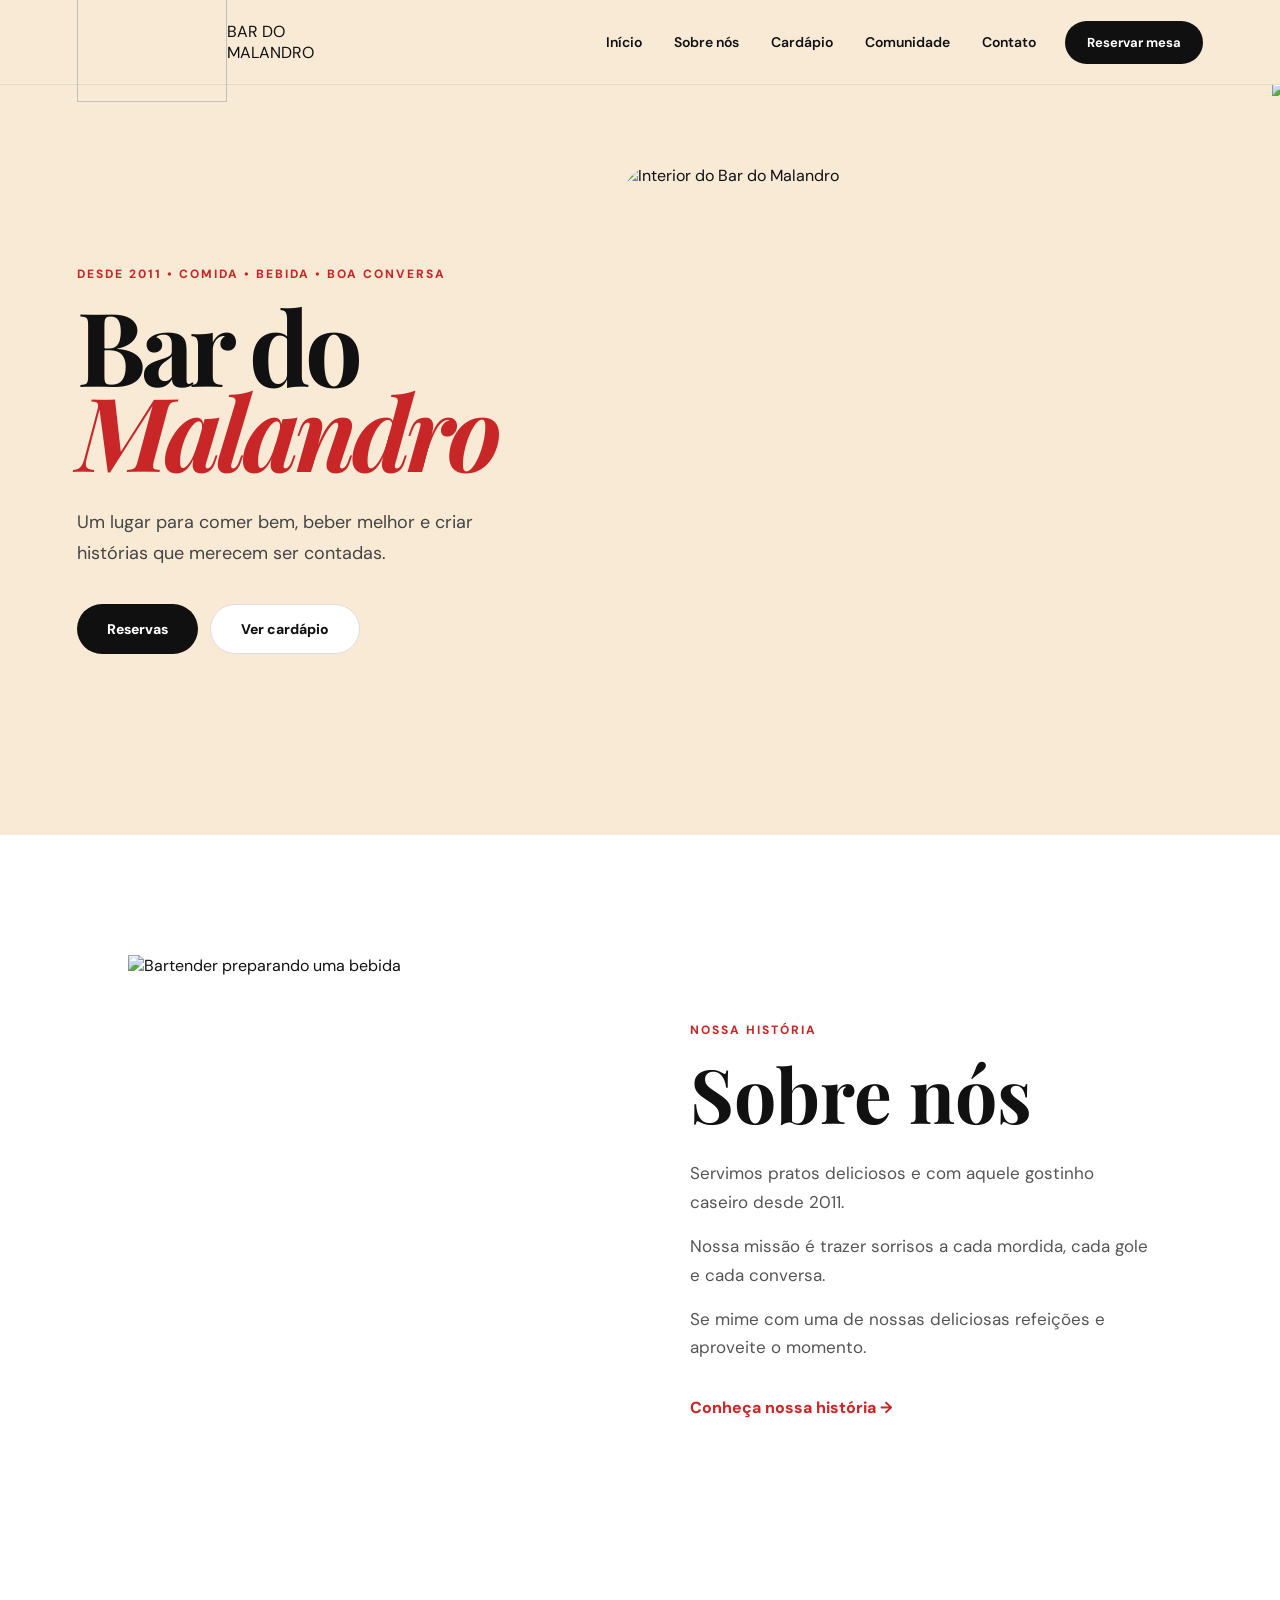
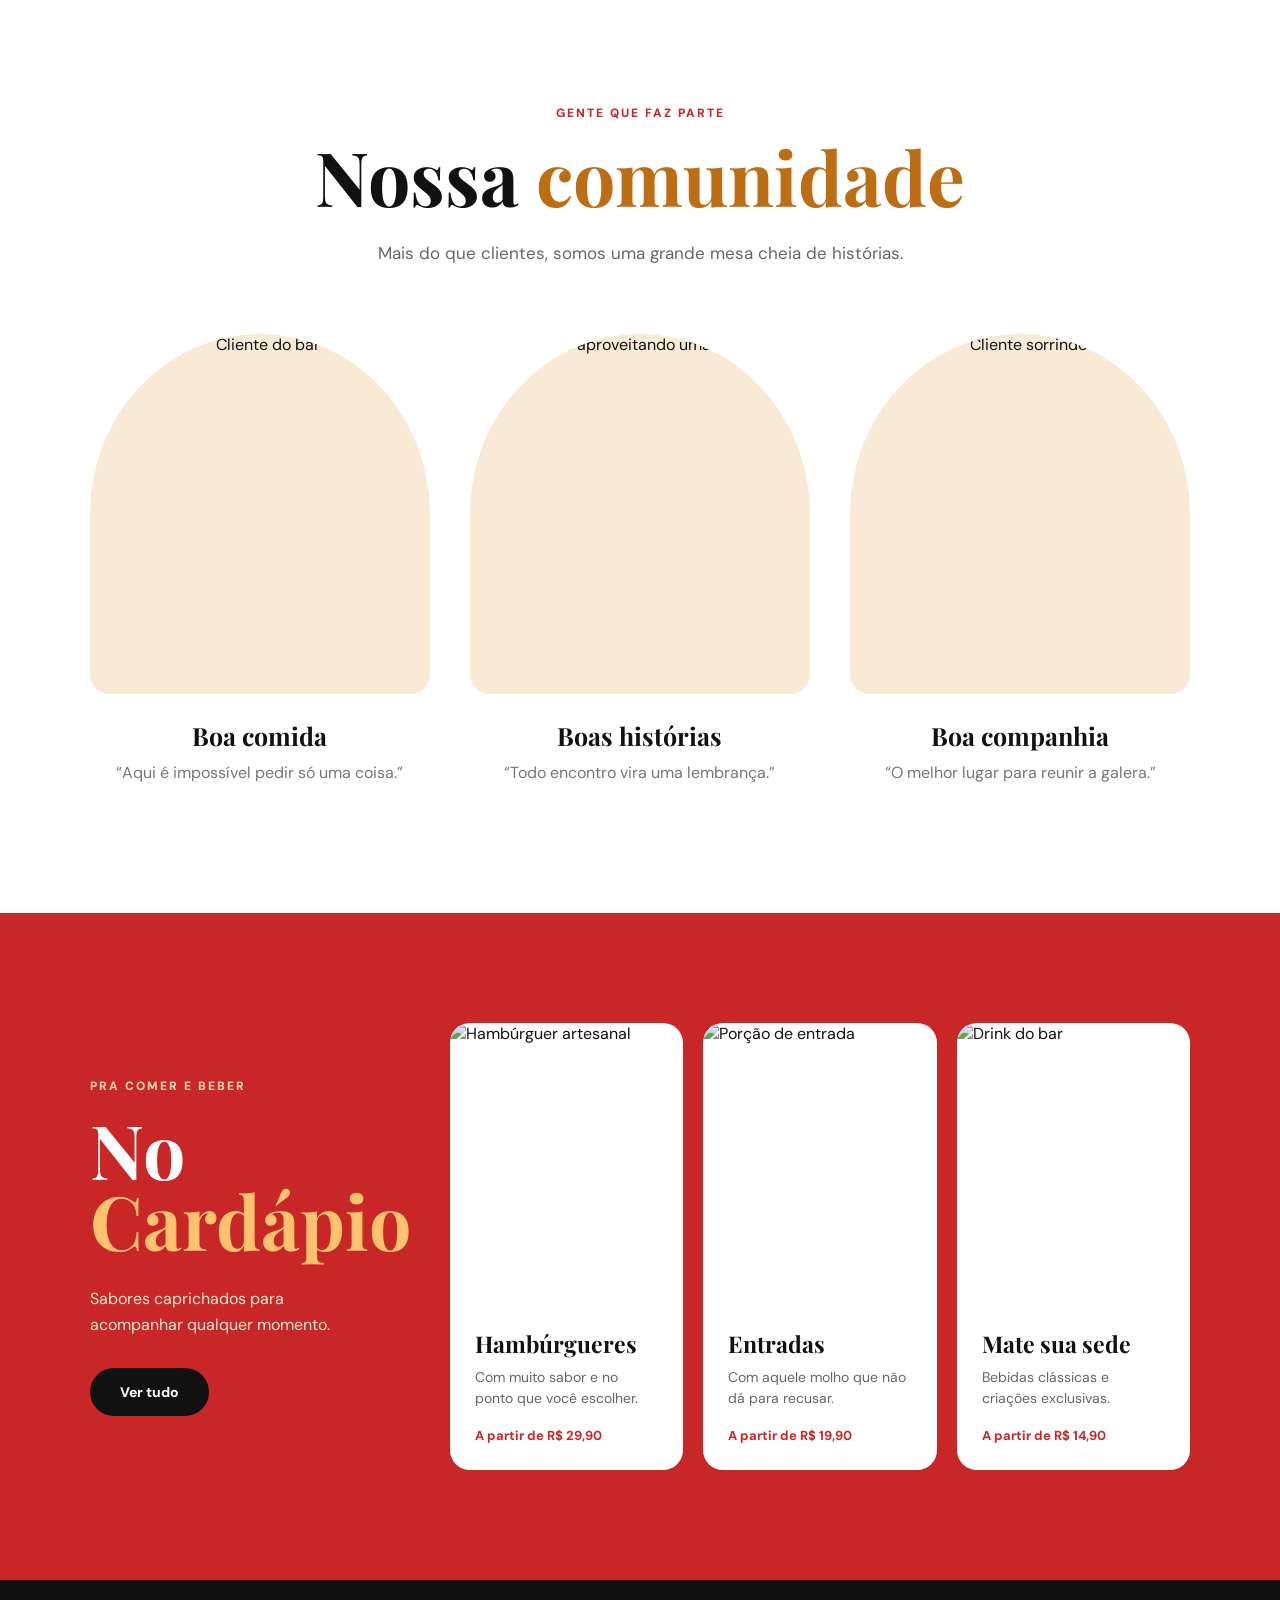
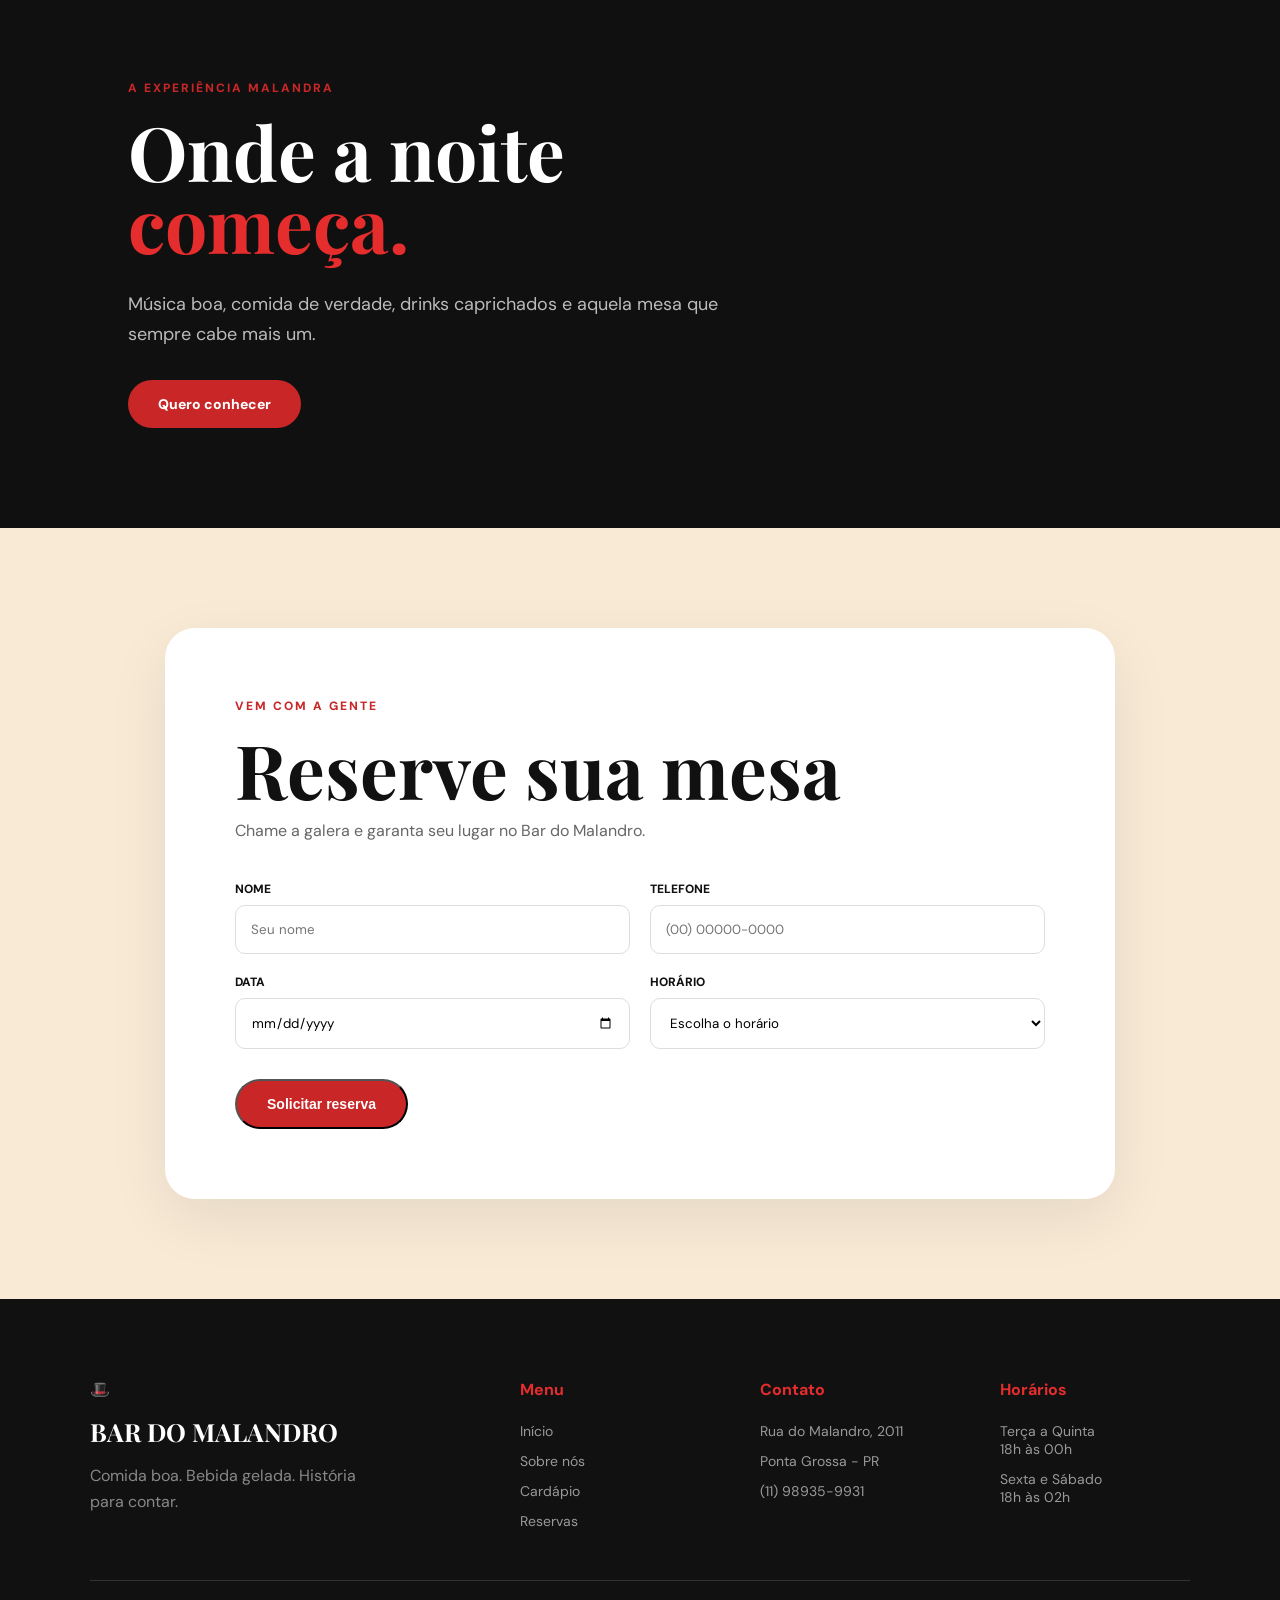
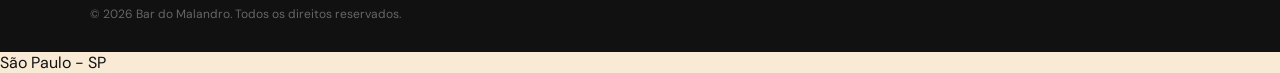
==== index.html @ be3a9355 "Rename cafe.html to index.html" ====
<!DOCTYPE html>
<html lang="pt-BR">
<head>
    <meta charset="UTF-8">
    <meta name="viewport" content="width=device-width, initial-scale=1.0">

    <title>Bar do Malandro</title>

    <link rel="stylesheet" href="style.css">

    <link rel="preconnect" href="https://fonts.googleapis.com">
    <link rel="preconnect" href="https://fonts.gstatic.com">
    <link href="https://fonts.googleapis.com/css2?family=DM+Sans:wght@400;500;600;700&family=Playfair+Display:wght@600;700;800&display=swap" rel="stylesheet">
</head>

<body>
<header class="header">
        <div class="logo">
          <img src="images/logo.png">
            <span>BAR DO<br>MALANDRO</span>
        </div>

        <nav class="nav">
            <a href="#inicio">Início</a>
            <a href="#sobre">Sobre nós</a>
            <a href="#cardapio">Cardápio</a>
            <a href="#comunidade">Comunidade</a>
            <a href="#contato">Contato</a>
        </nav>

        <a href="#reservas" class="header-button">
            Reservar mesa
        </a>

        <button class="menu-button" id="menuButton">
            ☰
        </button>
    </header>

    <main>

        <section class="hero" id="inicio">

            <div class="hero-content">

                <span class="eyebrow">
                    DESDE 2011 • COMIDA • BEBIDA • BOA CONVERSA
                </span>

                <h1>
                    Bar do<br>
                    <span>Malandro</span>
                </h1>

                <p>
                    Um lugar para comer bem, beber melhor
                    e criar histórias que merecem ser contadas.
                </p>

                <div class="hero-buttons">
                    <a href="#reservas" class="button button-dark">
                        Reservas
                    </a>

                    <a href="#cardapio" class="button button-light">
                        Ver cardápio
                    </a>
                </div>

            </div>

           <div class="hero-image">

    <img
        src="images/bar.jpg"
        alt="Interior do Bar do Malandro"
        class="hero-bar-photo"
    >

    <div class="hero-overlay-logo">
        <img src="images/logo.png" alt="Bar do Malandro">
    </div>

</div>

        </section>

        <section class="about" id="sobre">

            <div class="about-image">
                <img
                    src="images/sobre.jpg"
                    alt="Bartender preparando uma bebida"
                >
            </div>

            <div class="about-content">

                <span class="section-label">
                    NOSSA HISTÓRIA
                </span>

                <h2>
                    Sobre nós
                </h2>

                <p>
                    Servimos pratos deliciosos e com aquele
                    gostinho caseiro desde 2011.
                </p>

                <p>
                    Nossa missão é trazer sorrisos a cada
                    mordida, cada gole e cada conversa.
                </p>

                <p>
                    Se mime com uma de nossas deliciosas
                    refeições e aproveite o momento.
                </p>

                <a href="#contato" class="text-button">
                    Conheça nossa história →
                </a>

            </div>

        </section>

        <section class="community" id="comunidade">

            <div class="section-title">

                <span class="section-label">
                    GENTE QUE FAZ PARTE
                </span>

                <h2>
                    Nossa <span>comunidade</span>
                </h2>

                <p>
                    Mais do que clientes, somos uma grande
                    mesa cheia de histórias.
                </p>

            </div>

            <div class="people">

                <article class="person-card">
                    <div class="person-image">
                        <img src="images/pessoa1.jpeg" alt="Cliente do bar">
                    </div>

                    <h3>Boa comida</h3>

                    <p>
                        “Aqui é impossível pedir só uma coisa.”
                    </p>
                </article>


                <article class="person-card">
                    <div class="person-image">
                        <img src="images/pessoa2.jpeg" alt="Cliente aproveitando uma refeição">
                    </div>

                    <h3>Boas histórias</h3>

                    <p>
                        “Todo encontro vira uma lembrança.”
                    </p>
                </article>


                <article class="person-card">
                    <div class="person-image">
                        <img src="images/pessoa3.jpeg" alt="Cliente sorrindo">
                    </div>

                    <h3>Boa companhia</h3>

                    <p>
                        “O melhor lugar para reunir a galera.”
                    </p>
                </article>

            </div>

        </section>




        <section class="menu-section" id="cardapio">

            <div class="menu-intro">

                <span class="section-label">
                    PRA COMER E BEBER
                </span>

                <h2>
                    No<br>
                    <span>Cardápio</span>
                </h2>

                <p>
                    Sabores caprichados para acompanhar
                    qualquer momento.
                </p>

                <a href="#menu-items" class="button button-dark">
                    Ver tudo
                </a>

            </div>


            <div class="menu-cards" id="menu-items">

                <article class="menu-card">

                    <img
                        src="images/hamburguer.jpg"
                        alt="Hambúrguer artesanal"
                    >

                    <div class="menu-card-content">

                        <h3>Hambúrgueres</h3>

                        <p>
                            Com muito sabor e no ponto
                            que você escolher.
                        </p>

                        <strong>
                            A partir de R$ 29,90
                        </strong>

                    </div>

                </article>


                <article class="menu-card">

                    <img
                        src="images/entradas.jpg"
                        alt="Porção de entrada"
                    >

                    <div class="menu-card-content">

                        <h3>Entradas</h3>

                        <p>
                            Com aquele molho que não dá
                            para recusar.
                        </p>

                        <strong>
                            A partir de R$ 19,90
                        </strong>

                    </div>

                </article>


                <article class="menu-card">

                    <img
                        src="images/bebida1.jpg"
                        alt="Drink do bar"
                    >

                    <div class="menu-card-content">

                        <h3>Mate sua sede</h3>

                        <p>
                            Bebidas clássicas e criações
                            exclusivas.
                        </p>

                        <strong>
                            A partir de R$ 14,90
                        </strong>

                    </div>

                </article>

            </div>

        </section>


        <section class="highlight">

            <div class="highlight-content">

                <span class="section-label">
                    A EXPERIÊNCIA MALANDRA
                </span>

                <h2>
                    Onde a noite
                    <span>começa.</span>
                </h2>

                <p>
                    Música boa, comida de verdade,
                    drinks caprichados e aquela mesa
                    que sempre cabe mais um.
                </p>

                <a href="#reservas" class="button button-red">
                    Quero conhecer
                </a>

            </div>
        </section>


        <section class="reservation" id="reservas">

            <div class="reservation-box">

                <span class="section-label">
                    VEM COM A GENTE
                </span>

                <h2>
                    Reserve sua mesa
                </h2>

                <p>
                    Chame a galera e garanta seu lugar
                    no Bar do Malandro.
                </p>

                <form id="reservationForm">

                    <div class="form-grid">

                        <div class="form-group">
                            <label>Nome</label>
                            <input
                                type="text"
                                placeholder="Seu nome"
                                required
                            >
                        </div>

                        <div class="form-group">
                            <label>Telefone</label>
                            <input
                                type="tel"
                                placeholder="(00) 00000-0000"
                                required
                            >
                        </div>

                        <div class="form-group">
                            <label>Data</label>
                            <input
                                type="date"
                                required
                            >
                        </div>

                        <div class="form-group">
                            <label>Horário</label>

                            <select required>
                                <option value="">
                                    Escolha o horário
                                </option>

                                <option>18:00</option>
                                <option>19:00</option>
                                <option>20:00</option>
                                <option>21:00</option>
                                <option>22:00</option>
                            </select>

                        </div>

                    </div>

                    <button
                        type="submit"
                        class="button button-red"
                    >
                        Solicitar reserva
                    </button>

                </form>

            </div>

        </section>

    </main>


    <footer class="footer" id="contato">

        <div class="footer-logo">

            <div class="logo-icon">
                🎩
            </div>

            <h3>
                BAR DO MALANDRO
            </h3>

            <p>
                Comida boa. Bebida gelada.
                História para contar.
            </p>

        </div>


        <div class="footer-column">

            <h4>Menu</h4>

            <a href="#inicio">Início</a>
            <a href="#sobre">Sobre nós</a>
            <a href="#cardapio">Cardápio</a>
            <a href="#reservas">Reservas</a>

        </div>


        <div class="footer-column">

            <h4>Contato</h4>

            <p>
                Rua do Malandro, 2011
            </p>

            <p>
                Ponta Grossa - PR
            </p>

            <p>
                (11) 98935-9931
            </p>

        </div>


        <div class="footer-column">

            <h4>Horários</h4>

            <p>
                Terça a Quinta<br>
                18h às 00h
            </p>

            <p>
                Sexta e Sábado<br>
                18h às 02h
            </p>

        </div>

        <div class="copyright">

            © 2026 Bar do Malandro.
            Todos os direitos reservados.

        </div>

    </footer>


    <script src="script.js"></script>

</body>
</html>São Paulo - SP
---- style.css ----
* {
    margin: 0;
    padding: 0;
    box-sizing: border-box;
}

html {
    scroll-behavior: smooth;
}

body {
    font-family: "DM Sans", sans-serif;
    color: #111;
    background: #f8ead5;
}

img {
    width: 100%;
    display: block;
    object-fit: cover;
}

a {
    text-decoration: none;
    color: inherit;
}
 

:root {

    --cream: #f8ead5;
    --cream-light: #fff8ed;
    --red: #c92727;
    --red-dark: #a91e1e;
    --black: #101010;
    --white: #ffffff;
    --gold: #bd6d13;

}

.header {

    height: 85px;

    display: flex;
    align-items: center;
    justify-content: space-between;

    padding: 0 6%;

    background: var(--cream);

    position: sticky;
    top: 0;

    z-index: 1000;

    border-bottom: 1px solid rgba(0,0,0,.08);

}

.logo {
     width: 500px;
    height: 200px;
    display: flex;
    align-items: center;
}

.logo img {
    width: 150px;
    height: 120px;
    object-fit: contain;
    display: block;
}



.nav {

    display: flex;
    gap: 32px;

    font-size: 14px;
    font-weight: 600;

}

.nav a {
    transition: .3s;
}

.nav a:hover {
    color: var(--red);
}

.header-button {

    background: var(--black);
    color: white;

    padding: 13px 22px;

    border-radius: 50px;

    font-size: 13px;
    font-weight: 700;

}

.menu-button {
    display: none;

    background: none;
    border: none;

    font-size: 28px;
}

.hero {

    min-height: 720px;

    padding: 80px 6%;

    display: grid;

    grid-template-columns: .9fr 1.1fr;

    align-items: center;

    gap: 70px;

}

.hero-content {
    max-width: 560px;
}

.eyebrow,
.section-label {

    font-size: 12px;
    font-weight: 800;

    letter-spacing: 2px;

    color: var(--red);

    display: block;

    margin-bottom: 20px;

}

.hero h1 {

    font-family: "Playfair Display", serif;

    font-size: clamp(70px, 8vw, 120px);

    line-height: .83;

    letter-spacing: -5px;

    margin-bottom: 35px;

}

.hero h1 span {

    color: var(--red);

    font-style: italic;

}

.hero p {

    max-width: 450px;

    font-size: 18px;

    line-height: 1.7;

    color: #444;

    margin-bottom: 35px;

}

.hero-buttons {

    display: flex;
    gap: 12px;

}

.button {

    display: inline-flex;

    align-items: center;
    justify-content: center;

    padding: 15px 30px;

    border-radius: 50px;

    font-size: 14px;
    font-weight: 800;

    transition: .3s;

}

.button:hover {
    transform: translateY(-3px);
}

.button-dark {

    color: white;
    background: var(--black);

}

.button-light {

    color: var(--black);

    background: white;

    border: 1px solid #ddd;

}

.button-red {

    background: var(--red);

    color: white;

}

.button-red:hover {
    background: var(--red-dark);
}

.hero-image {

    height: 590px;

    position: relative;

}

/* Foto principal do bar */
.hero-image .hero-bar-photo {
    width: 100%;
    height: 100%;
    border-radius: 35px;
}

/* Container da logo no canto */
.hero-overlay-logo {
    position: absolute;
    z-index: 10;
    
    /* Posição no canto inferior esquerdo: */
    bottom: 375px;
    left: 650px;

}

/* Tamanho da logo interna */
.hero-overlay-logo img {
    width: 300px;
    height: 300px;
    object-fit: contain;
}  

.round-logo {

    width: 190px;
    height: 190px;

    border-radius: 50%;

    background: white;

    border: 8px solid var(--cream);

    outline: 2px solid #222;

    position: absolute;

    right: -40px;
    top: 45px;

    display: flex;

    flex-direction: column;

    align-items: center;
    justify-content: center;

    text-align: center;

    font-size: 11px;

    letter-spacing: 3px;

    font-weight: 800;

}

.round-logo .hat {

    font-size: 60px;

    margin: 10px 0;

}


.about {

    background: white;

    padding: 120px 10%;

    display: grid;

    grid-template-columns: 1fr 1fr;

    align-items: center;

    gap: 100px;

}

.about-image {

    height: 530px;

}

.about-image img {

    height: 100%;

    border-radius: 0 0 30px 30px;

}

.about-content {
    max-width: 500px;
}

.about h2,
.community h2,
.menu-intro h2,
.reservation h2,
.highlight h2 {

    font-family: "Playfair Display", serif;

    font-size: clamp(48px, 6vw, 75px);

    line-height: .95;

    margin-bottom: 30px;

}

.about-content p {

    color: #555;

    font-size: 17px;

    line-height: 1.7;

    margin-bottom: 15px;

}

.text-button {

    display: inline-block;

    margin-top: 20px;

    font-weight: 800;

    color: var(--red);

}


.community {

    background: white;

    padding: 100px 7% 130px;

}

.section-title {

    text-align: center;

    max-width: 650px;

    margin: 0 auto 70px;

}

.section-title h2 span {

    color: var(--gold);

}

.section-title p {

    color: #666;

    font-size: 17px;

}

.people {

    display: grid;

    grid-template-columns: repeat(3, 1fr);

    gap: 40px;

}

.person-card {
    text-align: center;
}

.person-image {

    height: 360px;

    overflow: hidden;

    border-radius: 50% 50% 20px 20px;

    background: var(--cream);

    margin-bottom: 25px;

}

.person-image img {

    height: 100%;

    transition: .5s;

}

.person-card:hover img {
    transform: scale(1.05);
}

.person-card h3 {

    font-family: "Playfair Display", serif;

    font-size: 25px;

    margin-bottom: 10px;

}

.person-card p {

    color: #777;

}

.menu-section {

    background: var(--red);

    color: white;

    padding: 110px 7%;

    display: grid;

    grid-template-columns: 280px 1fr;

    gap: 80px;

    align-items: center;

}

.menu-intro .section-label {
    color: #ffd7b0;
}

.menu-intro h2 {
    color: white;
}

.menu-intro h2 span {
    color: #ffc26e;
}

.menu-intro p {

    color: #ffe8d5;

    line-height: 1.6;

    margin-bottom: 30px;

}

.menu-intro .button {
    background: #111;
}

.menu-cards {

    display: grid;

    grid-template-columns: repeat(3, 1fr);

    gap: 20px;

}

.menu-card {

    background: white;

    color: #111;

    border-radius: 20px;

    overflow: hidden;

    transition: .4s;

}

.menu-card:hover {

    transform: translateY(-10px);

}

.menu-card > img {

    height: 280px;

}

.menu-card-content {

    padding: 25px;

}

.menu-card h3 {

    font-family: "Playfair Display", serif;

    font-size: 23px;

    margin-bottom: 8px;

}

.menu-card p {

    font-size: 14px;

    line-height: 1.5;

    color: #666;

    margin-bottom: 15px;

}

.menu-card strong {

    color: var(--red);

    font-size: 13px;

}


.highlight {

    min-height: 500px;

    background: var(--black);

    color: white;

    padding: 100px 10%;

    display: flex;

    align-items: center;

    justify-content: space-between;

    overflow: hidden;

}

.highlight-content {
    max-width: 650px;
}

.highlight h2 span {
    color: #e52d2d;
}

.highlight p {

    color: #bbb;

    font-size: 18px;

    line-height: 1.7;

    margin-bottom: 30px;

}

.highlight-decoration {

    font-size: 250px;

    opacity: .08;

    transform: rotate(-15deg);

}


.reservation {

    background: var(--cream);

    padding: 100px 7%;

}

.reservation-box {

    max-width: 950px;

    margin: auto;

    background: white;

    padding: 70px;

    border-radius: 30px;

    box-shadow: 0 20px 60px rgba(0,0,0,.08);

}

.reservation-box h2 {

    margin-bottom: 15px;

}

.reservation-box > p {

    color: #666;

    margin-bottom: 40px;

}

.form-grid {

    display: grid;

    grid-template-columns: 1fr 1fr;

    gap: 20px;

    margin-bottom: 30px;

}

.form-group {

    display: flex;

    flex-direction: column;

    gap: 8px;

}

.form-group label {

    font-size: 12px;

    font-weight: 800;

    text-transform: uppercase;

}

.form-group input,
.form-group select {

    border: 1px solid #ddd;

    padding: 15px;

    border-radius: 10px;

    font-family: inherit;

    background: #fff;

    outline: none;

}

.form-group input:focus,
.form-group select:focus {

    border-color: var(--red);

}


.footer {

    background: #111;

    color: white;

    padding: 80px 7% 30px;

    display: grid;

    grid-template-columns: 2fr 1fr 1fr 1fr;

    gap: 50px;

}

.footer-logo h3 {

    font-family: "Playfair Display", serif;

    font-size: 25px;

    margin: 15px 0;

}

.footer-logo p {

    color: #888;

    max-width: 280px;

    line-height: 1.6;

}

.footer-column {

    display: flex;

    flex-direction: column;

    gap: 12px;

}

.footer-column h4 {

    color: #e52d2d;

    margin-bottom: 10px;

}

.footer-column a,
.footer-column p {

    color: #999;

    font-size: 14px;

}

.footer-column a:hover {
    color: white;
}

.copyright {

    grid-column: 1 / -1;

    border-top: 1px solid #333;

    padding-top: 25px;

    color: #666;

    font-size: 12px;

}


@media (max-width: 1000px) {

    .nav {
        display: none;
    }

    .header-button {
        display: none;
    }

    .menu-button {
        display: block;
    }

    .hero {

        grid-template-columns: 1fr;

        padding-top: 50px;

    }

    .hero-image {

        height: 500px;

    }

    .round-logo {

        right: 20px;

    }

    .about {

        grid-template-columns: 1fr;

        gap: 50px;

    }

    .about-image {

        height: 450px;

    }

    .menu-section {

        grid-template-columns: 1fr;

    }

    .menu-cards {

        grid-template-columns: repeat(3, 1fr);

    }

    .footer {

        grid-template-columns: 1fr 1fr;

    }

}


@media (max-width: 700px) {

    .header {

        padding: 0 5%;

    }

    .hero {

        padding: 60px 5%;

    }

    .hero h1 {

        font-size: 70px;

        letter-spacing: -3px;

    }

    .hero-image {

        height: 400px;

    }

    .round-logo {

        width: 140px;
        height: 140px;

        right: 10px;

        font-size: 8px;

    }

    .round-logo .hat {

        font-size: 40px;

    }

    .about,
    .community,
    .menu-section,
    .reservation {

        padding: 70px 5%;

    }

    .people {

        grid-template-columns: 1fr;

    }

    .person-image {

        height: 400px;

    }

    .menu-cards {

        grid-template-columns: 1fr;

    }

    .menu-card > img {

        height: 300px;

    }

    .highlight {

        padding: 80px 5%;

    }

    .highlight-decoration {

        display: none;

    }

    .reservation-box {

        padding: 35px 25px;

    }

    .form-grid {

        grid-template-columns: 1fr;

    }

    .footer {

        grid-template-columns: 1fr;

        padding: 60px 5% 30px;

    }

}
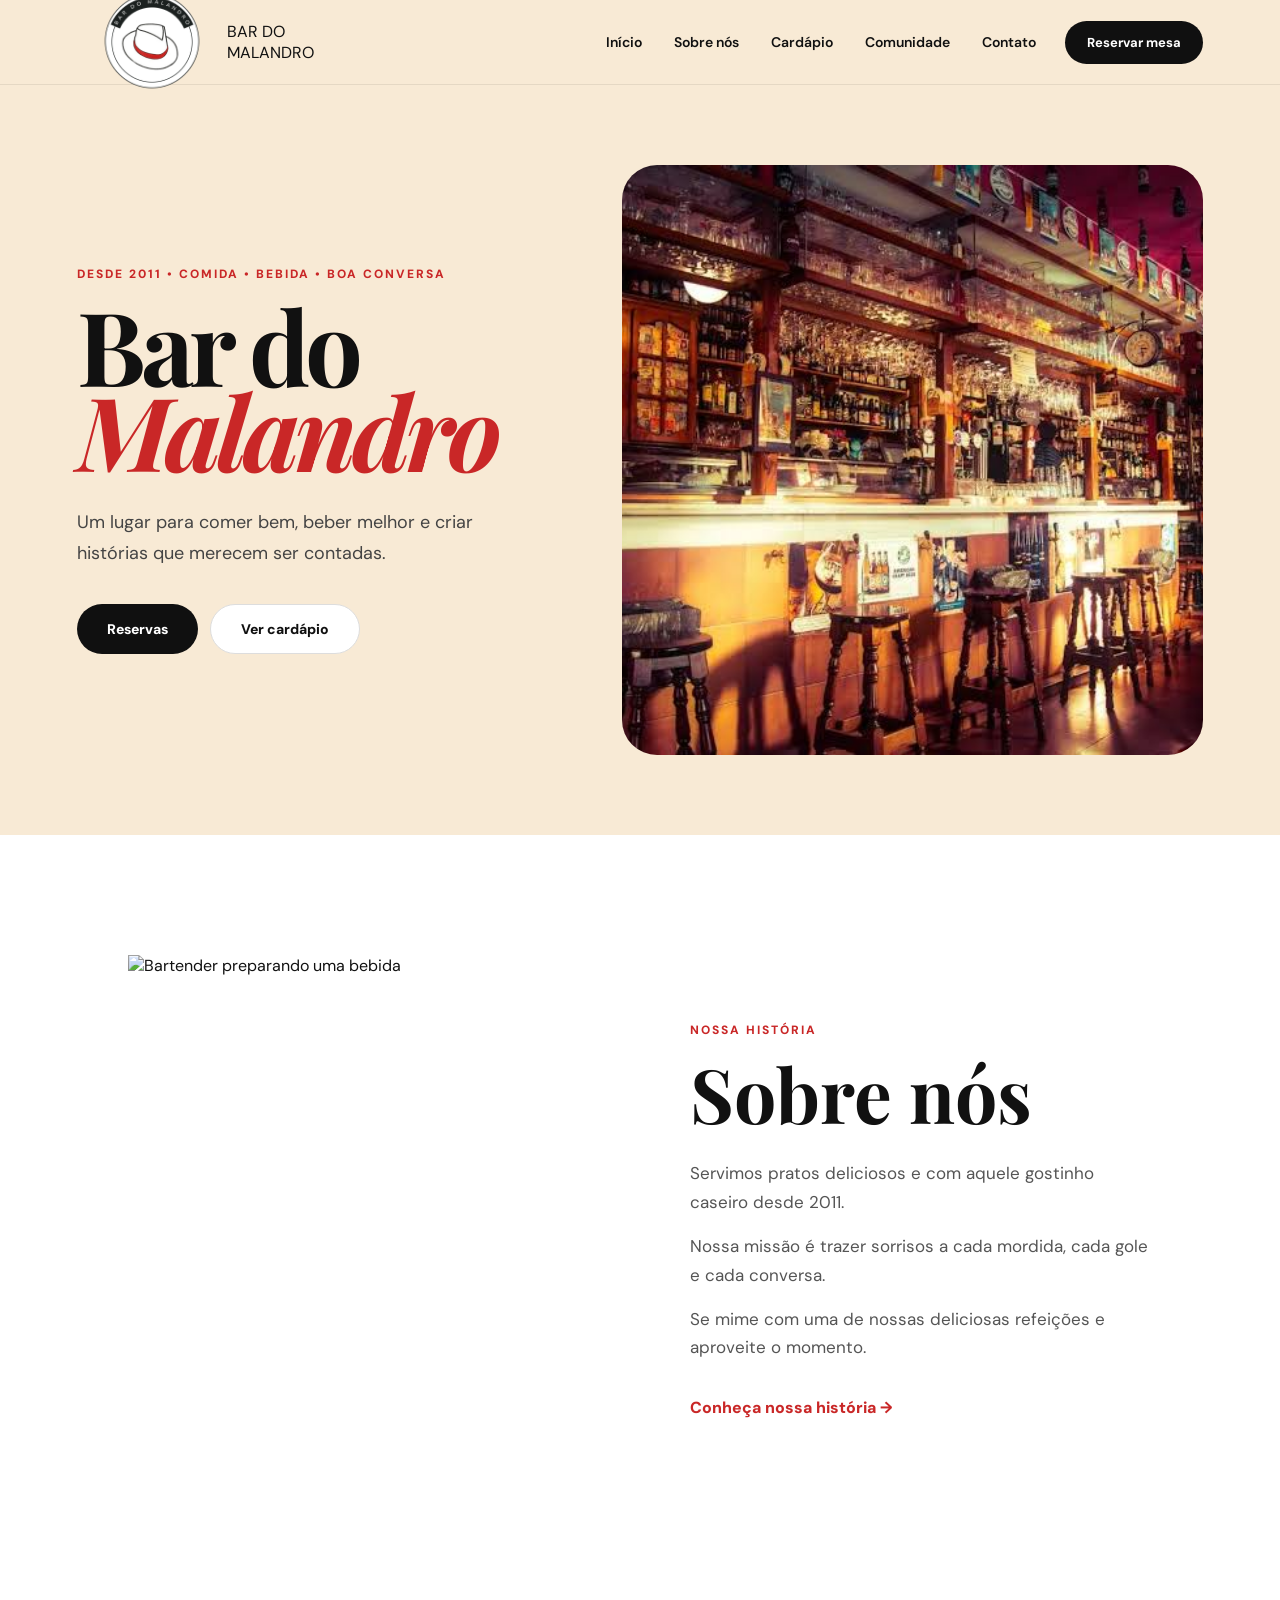
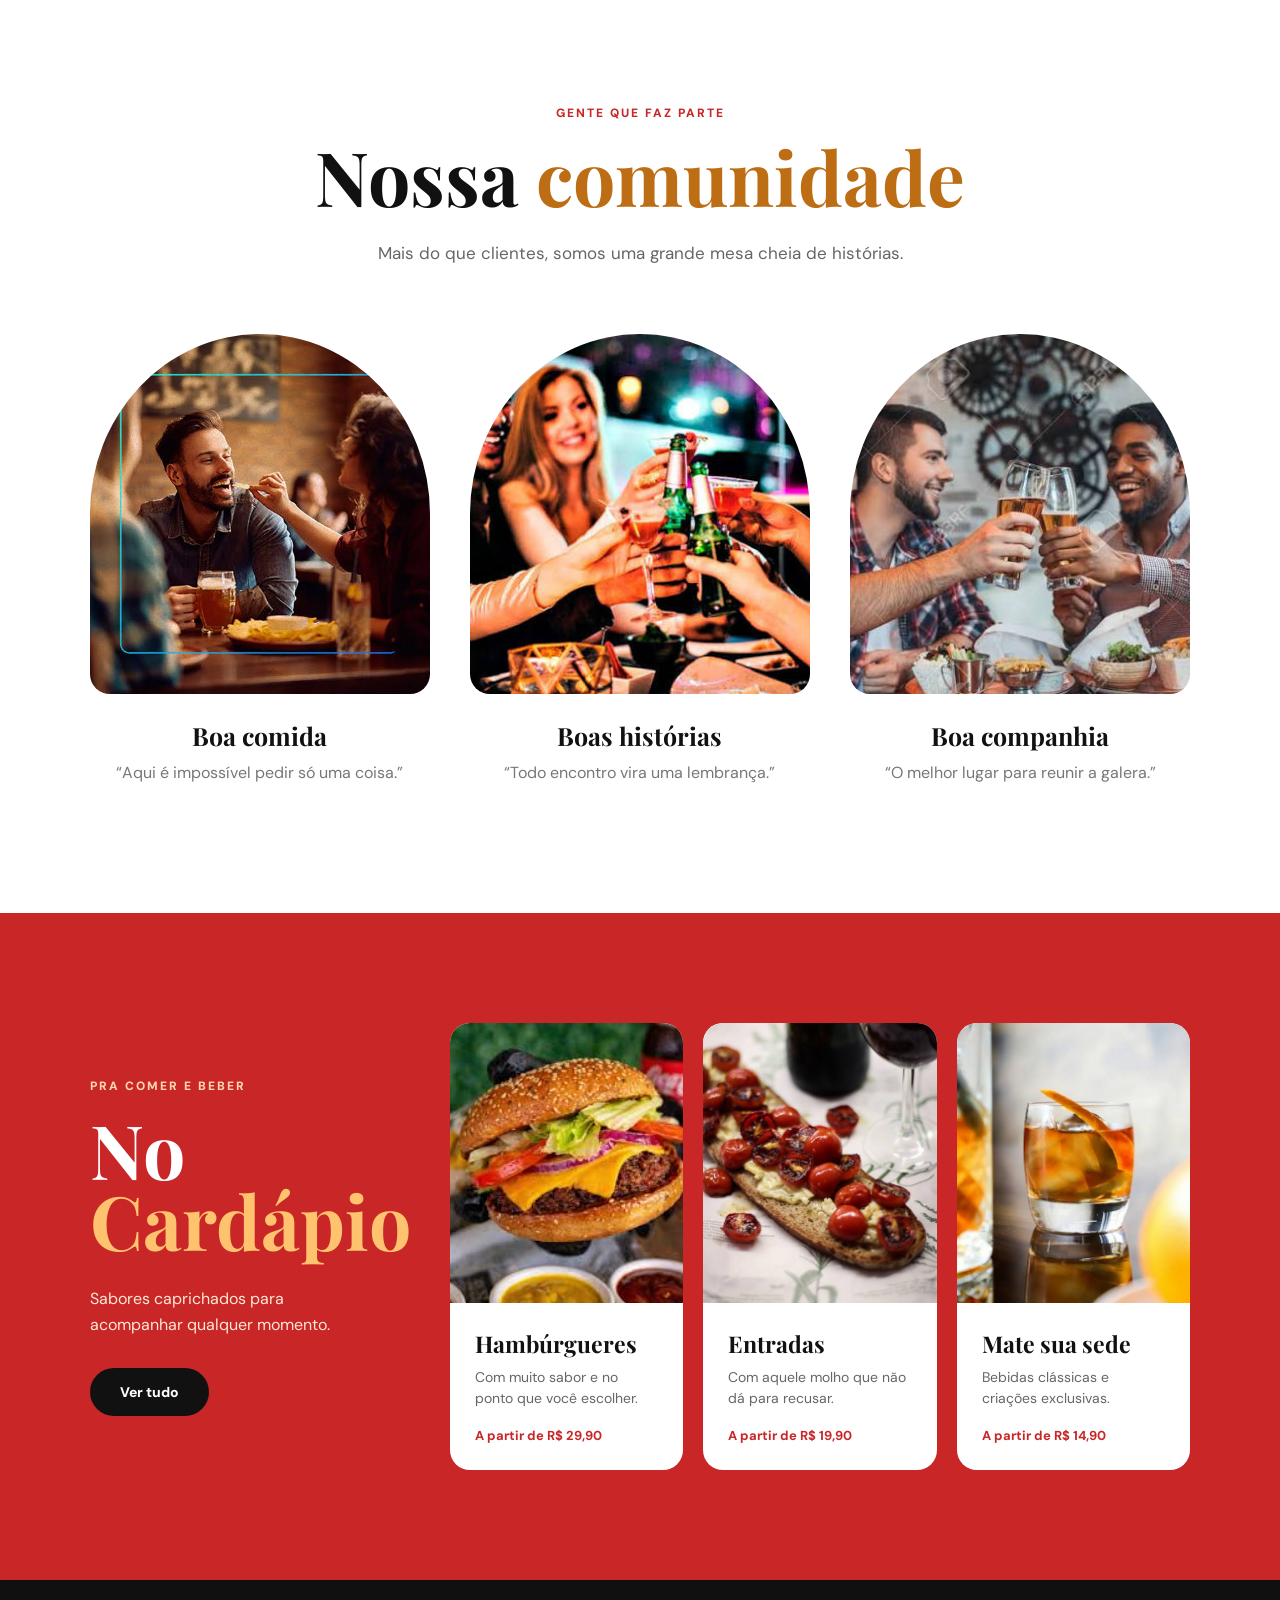
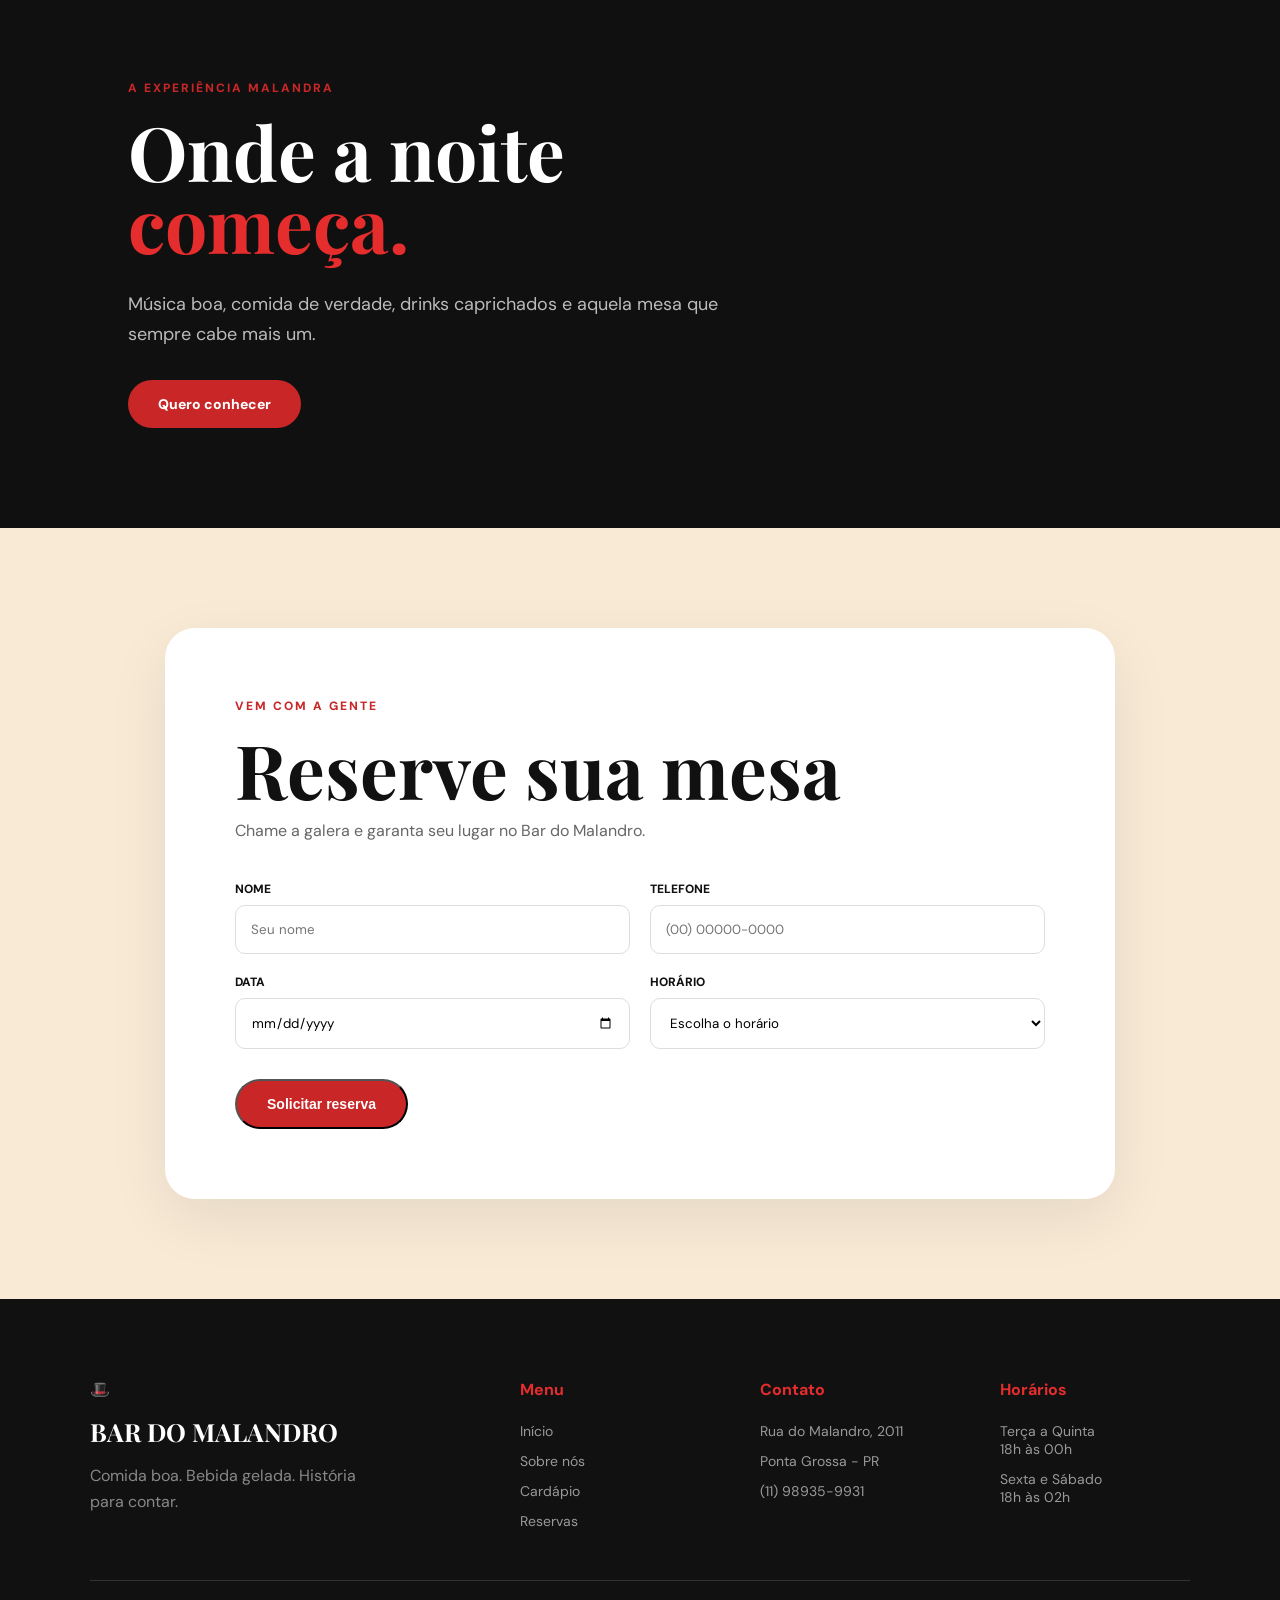
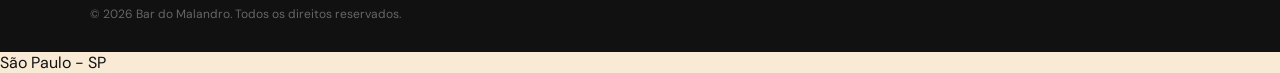
==== commit 1a4a41e5: "Update index.html" ====
--- a/index.html
+++ b/index.html
@@ -16,7 +16,7 @@
 <body>
 <header class="header">
         <div class="logo">
-          <img src="images/logo.png">
+          <img src="logo.png">
             <span>BAR DO<br>MALANDRO</span>
         </div>
 
@@ -72,13 +72,13 @@
            <div class="hero-image">
 
     <img
-        src="images/bar.jpg"
+        src="bar.jpg"
         alt="Interior do Bar do Malandro"
         class="hero-bar-photo"
     >
 
     <div class="hero-overlay-logo">
-        <img src="images/logo.png" alt="Bar do Malandro">
+        <img src="logo.png" alt="Bar do Malandro">
     </div>
 
 </div>
@@ -89,7 +89,7 @@
 
             <div class="about-image">
                 <img
-                    src="images/sobre.jpg"
+                    src="sobre.jpg"
                     alt="Bartender preparando uma bebida"
                 >
             </div>
@@ -150,7 +150,7 @@
 
                 <article class="person-card">
                     <div class="person-image">
-                        <img src="images/pessoa1.jpeg" alt="Cliente do bar">
+                        <img src="pessoa1.jpeg" alt="Cliente do bar">
                     </div>
 
                     <h3>Boa comida</h3>
@@ -163,7 +163,7 @@
 
                 <article class="person-card">
                     <div class="person-image">
-                        <img src="images/pessoa2.jpeg" alt="Cliente aproveitando uma refeição">
+                        <img src="pessoa2.jpeg" alt="Cliente aproveitando uma refeição">
                     </div>
 
                     <h3>Boas histórias</h3>
@@ -176,7 +176,7 @@
 
                 <article class="person-card">
                     <div class="person-image">
-                        <img src="images/pessoa3.jpeg" alt="Cliente sorrindo">
+                        <img src="pessoa3.jpeg" alt="Cliente sorrindo">
                     </div>
 
                     <h3>Boa companhia</h3>
@@ -223,7 +223,7 @@
                 <article class="menu-card">
 
                     <img
-                        src="images/hamburguer.jpg"
+                        src="hamburguer.jpg"
                         alt="Hambúrguer artesanal"
                     >
 
@@ -248,7 +248,7 @@
                 <article class="menu-card">
 
                     <img
-                        src="images/entradas.jpg"
+                        src="entradas.jpg"
                         alt="Porção de entrada"
                     >
 
@@ -273,7 +273,7 @@
                 <article class="menu-card">
 
                     <img
-                        src="images/bebida1.jpg"
+                        src="bebida1.jpg"
                         alt="Drink do bar"
                     >
 
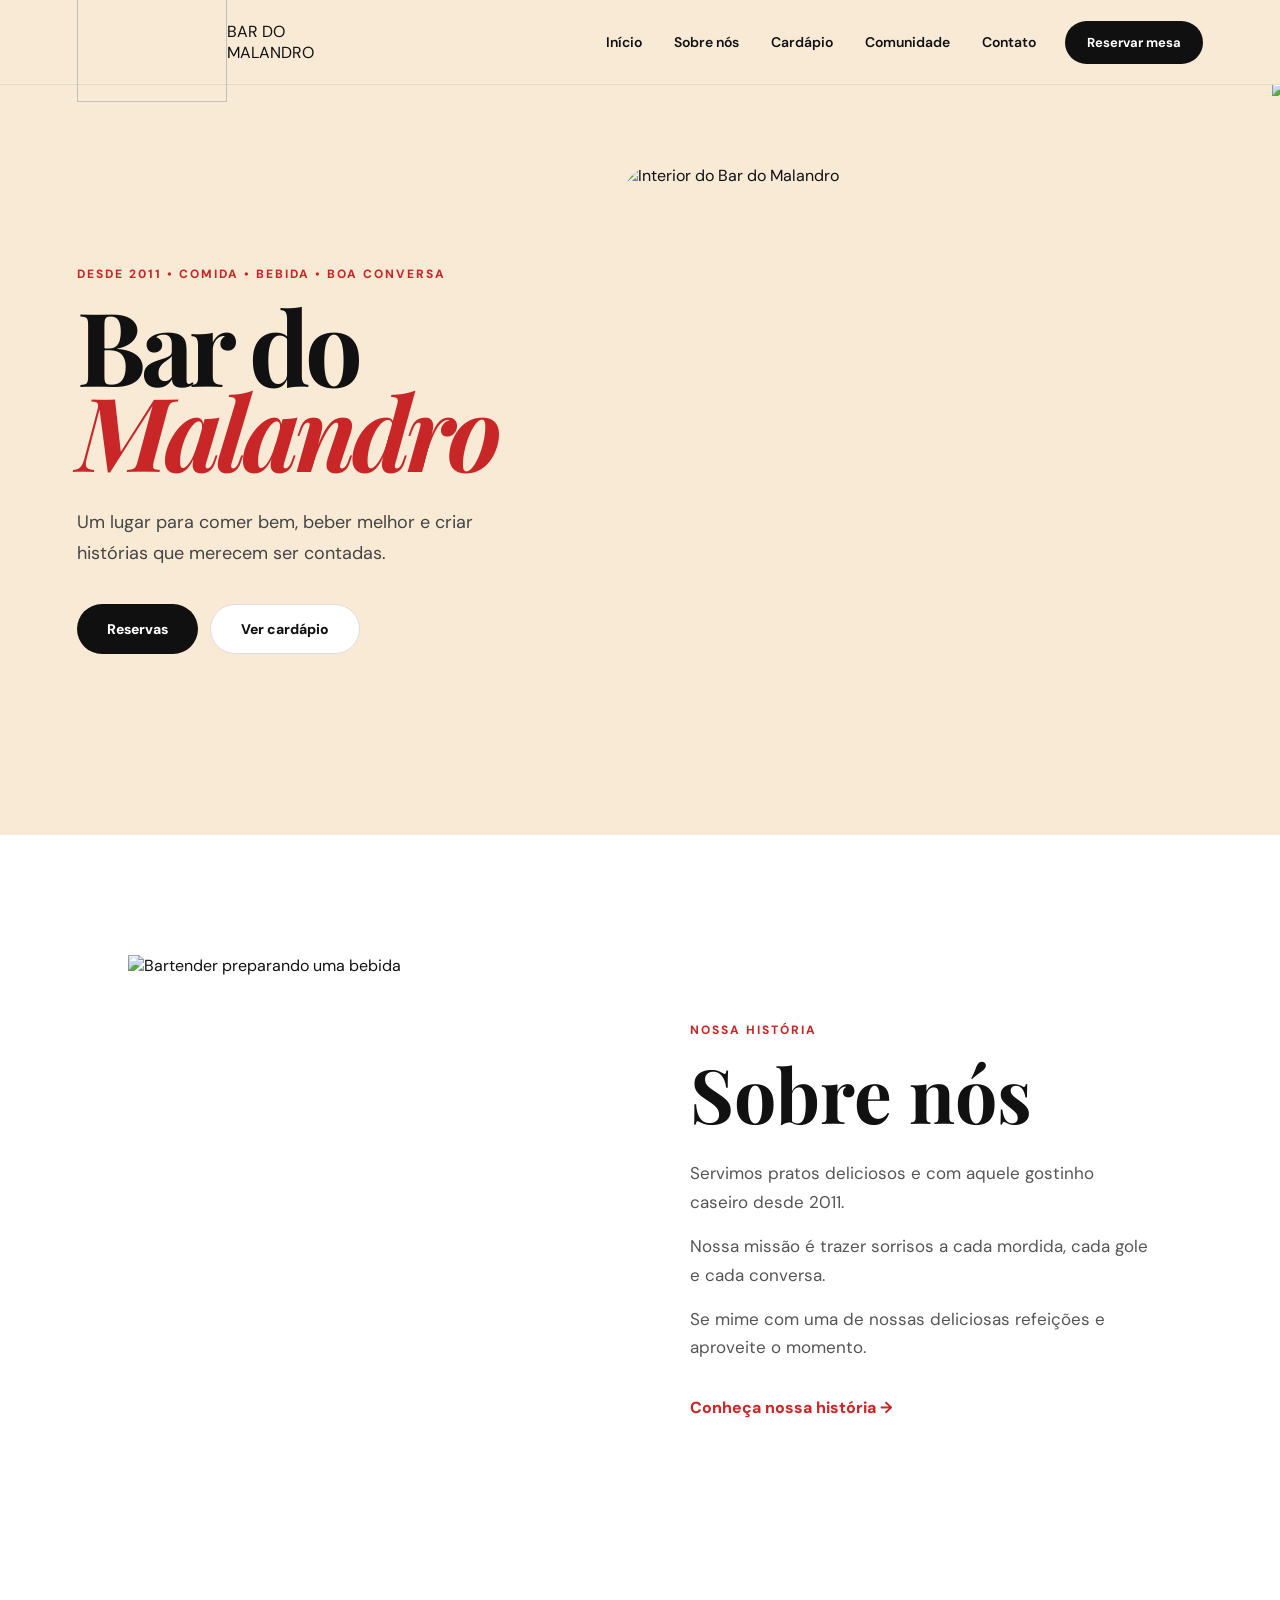
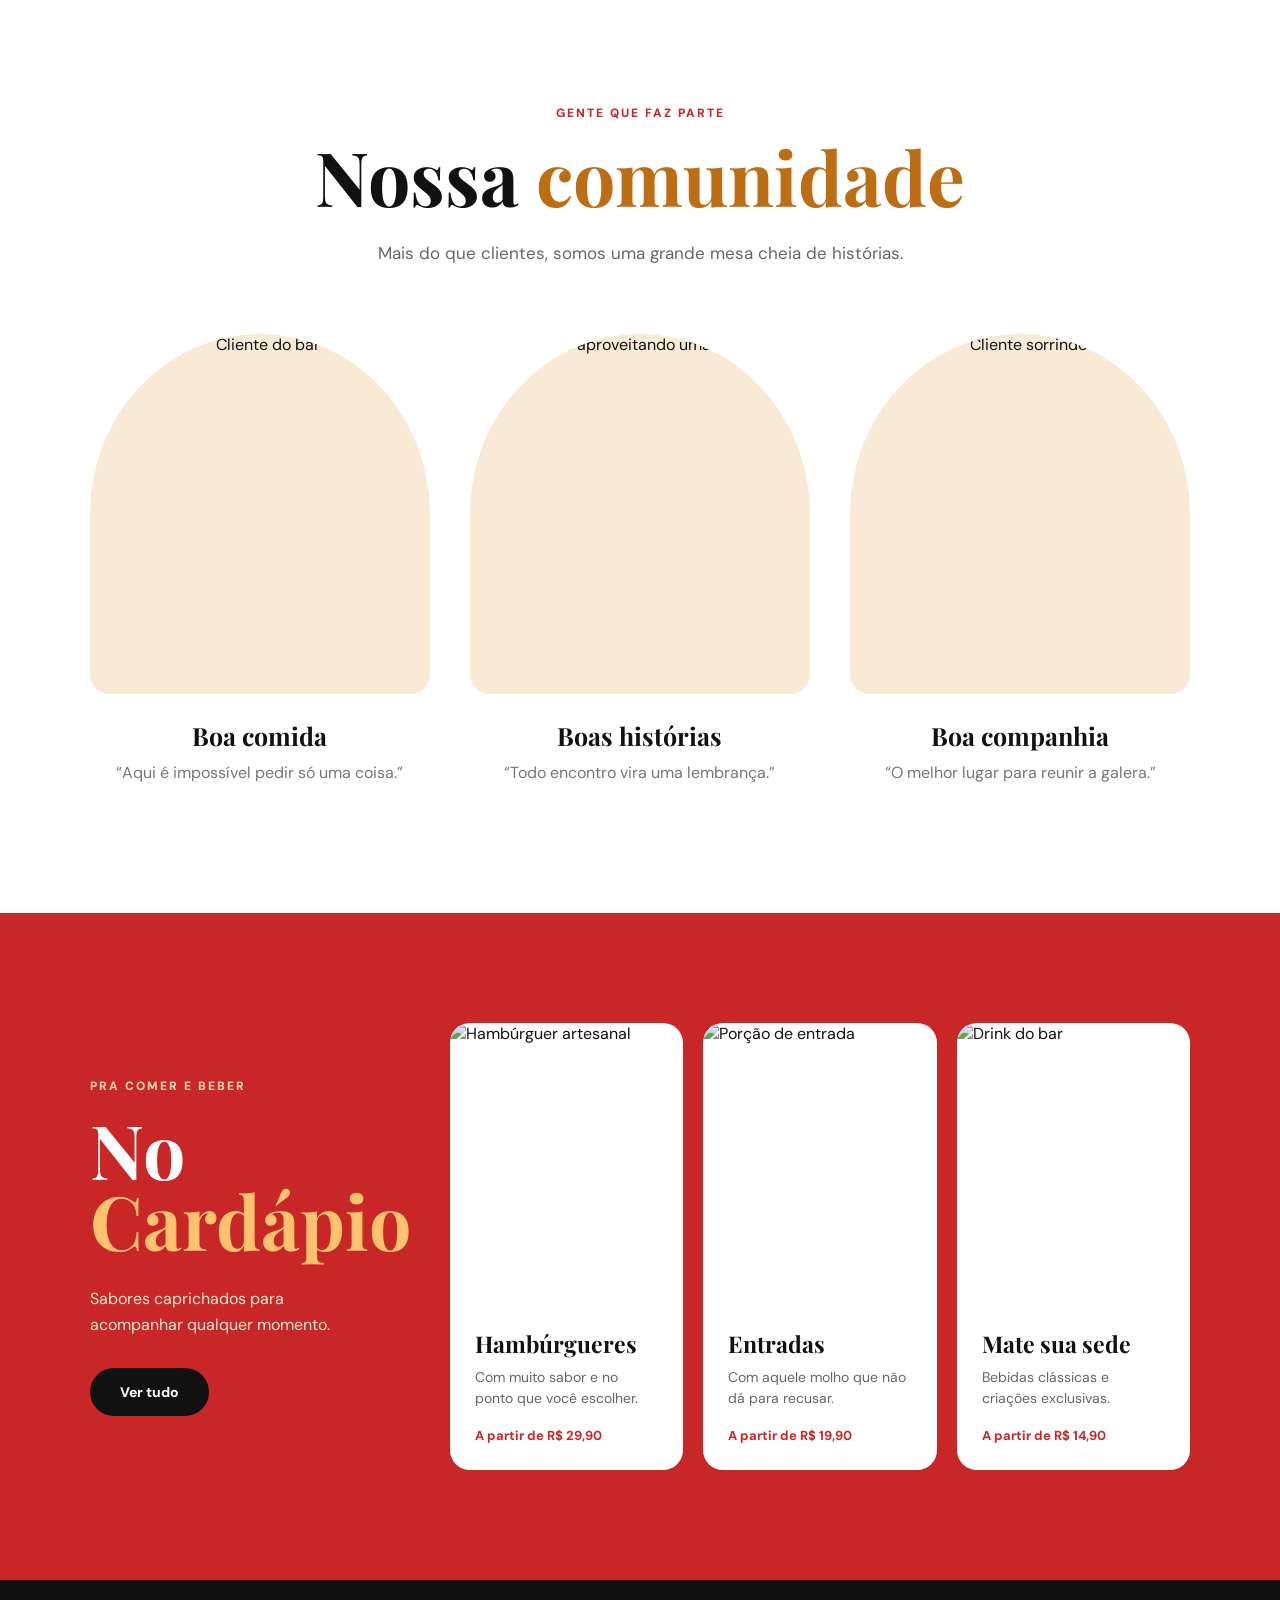
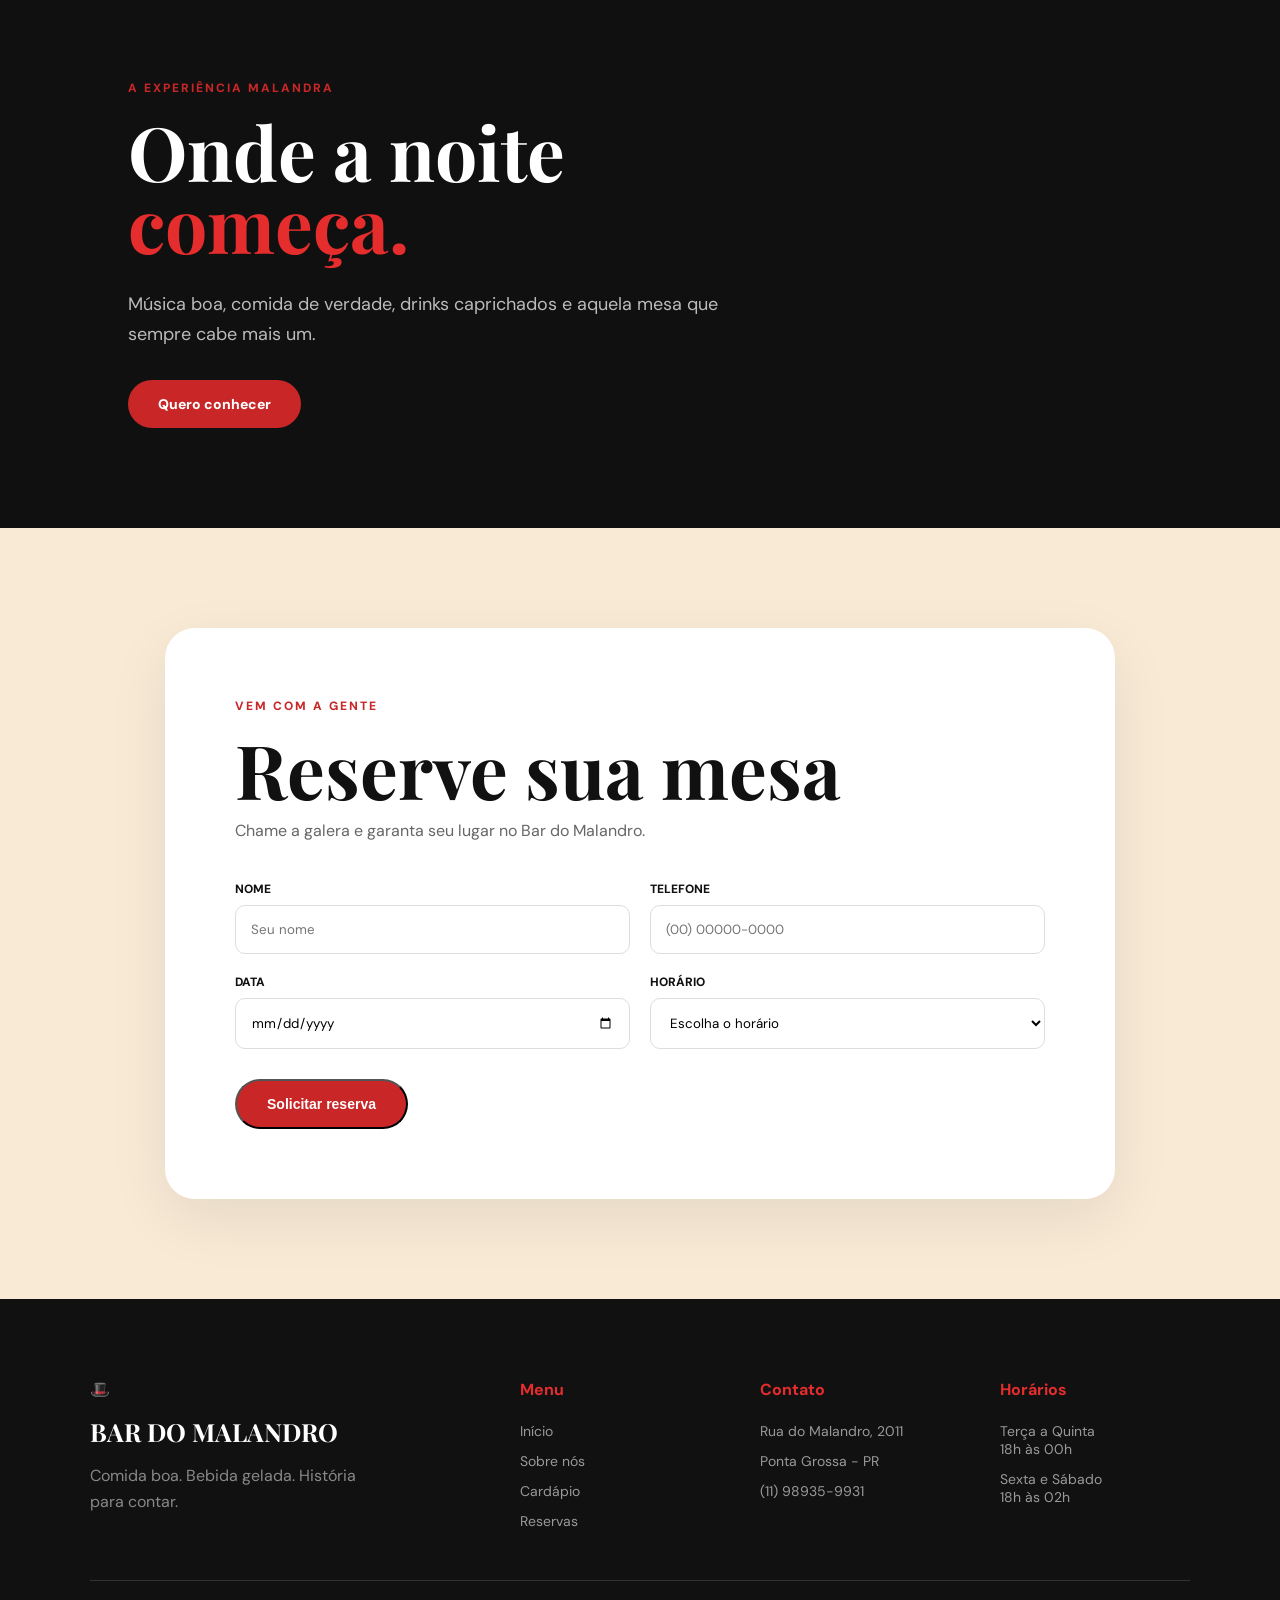
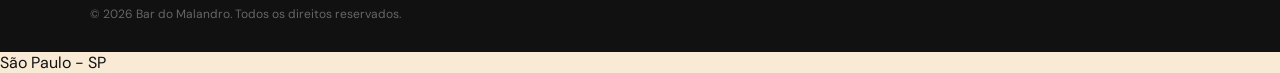
==== commit a0daa91d: "Update index.html" ====
--- a/index.html
+++ b/index.html
@@ -16,7 +16,7 @@
 <body>
 <header class="header">
         <div class="logo">
-          <img src="logo.png">
+          <img src="images/logo.png">
             <span>BAR DO<br>MALANDRO</span>
         </div>
 
@@ -72,13 +72,13 @@
            <div class="hero-image">
 
     <img
-        src="bar.jpg"
+        src="images/bar.jpg"
         alt="Interior do Bar do Malandro"
         class="hero-bar-photo"
     >
 
     <div class="hero-overlay-logo">
-        <img src="logo.png" alt="Bar do Malandro">
+        <img src="images/logo.png" alt="Bar do Malandro">
     </div>
 
 </div>
@@ -89,7 +89,7 @@
 
             <div class="about-image">
                 <img
-                    src="sobre.jpg"
+                    src="images/sobre.jpg"
                     alt="Bartender preparando uma bebida"
                 >
             </div>
@@ -150,7 +150,7 @@
 
                 <article class="person-card">
                     <div class="person-image">
-                        <img src="pessoa1.jpeg" alt="Cliente do bar">
+                        <img src="images/pessoa1.jpeg" alt="Cliente do bar">
                     </div>
 
                     <h3>Boa comida</h3>
@@ -163,7 +163,7 @@
 
                 <article class="person-card">
                     <div class="person-image">
-                        <img src="pessoa2.jpeg" alt="Cliente aproveitando uma refeição">
+                        <img src="images/pessoa2.jpeg" alt="Cliente aproveitando uma refeição">
                     </div>
 
                     <h3>Boas histórias</h3>
@@ -176,7 +176,7 @@
 
                 <article class="person-card">
                     <div class="person-image">
-                        <img src="pessoa3.jpeg" alt="Cliente sorrindo">
+                        <img src="images/pessoa3.jpeg" alt="Cliente sorrindo">
                     </div>
 
                     <h3>Boa companhia</h3>
@@ -223,7 +223,7 @@
                 <article class="menu-card">
 
                     <img
-                        src="hamburguer.jpg"
+                        src="images/hamburguer.jpg"
                         alt="Hambúrguer artesanal"
                     >
 
@@ -248,7 +248,7 @@
                 <article class="menu-card">
 
                     <img
-                        src="entradas.jpg"
+                        src="images/entradas.jpg"
                         alt="Porção de entrada"
                     >
 
@@ -273,7 +273,7 @@
                 <article class="menu-card">
 
                     <img
-                        src="bebida1.jpg"
+                        src="images/bebida1.jpg"
                         alt="Drink do bar"
                     >
 
